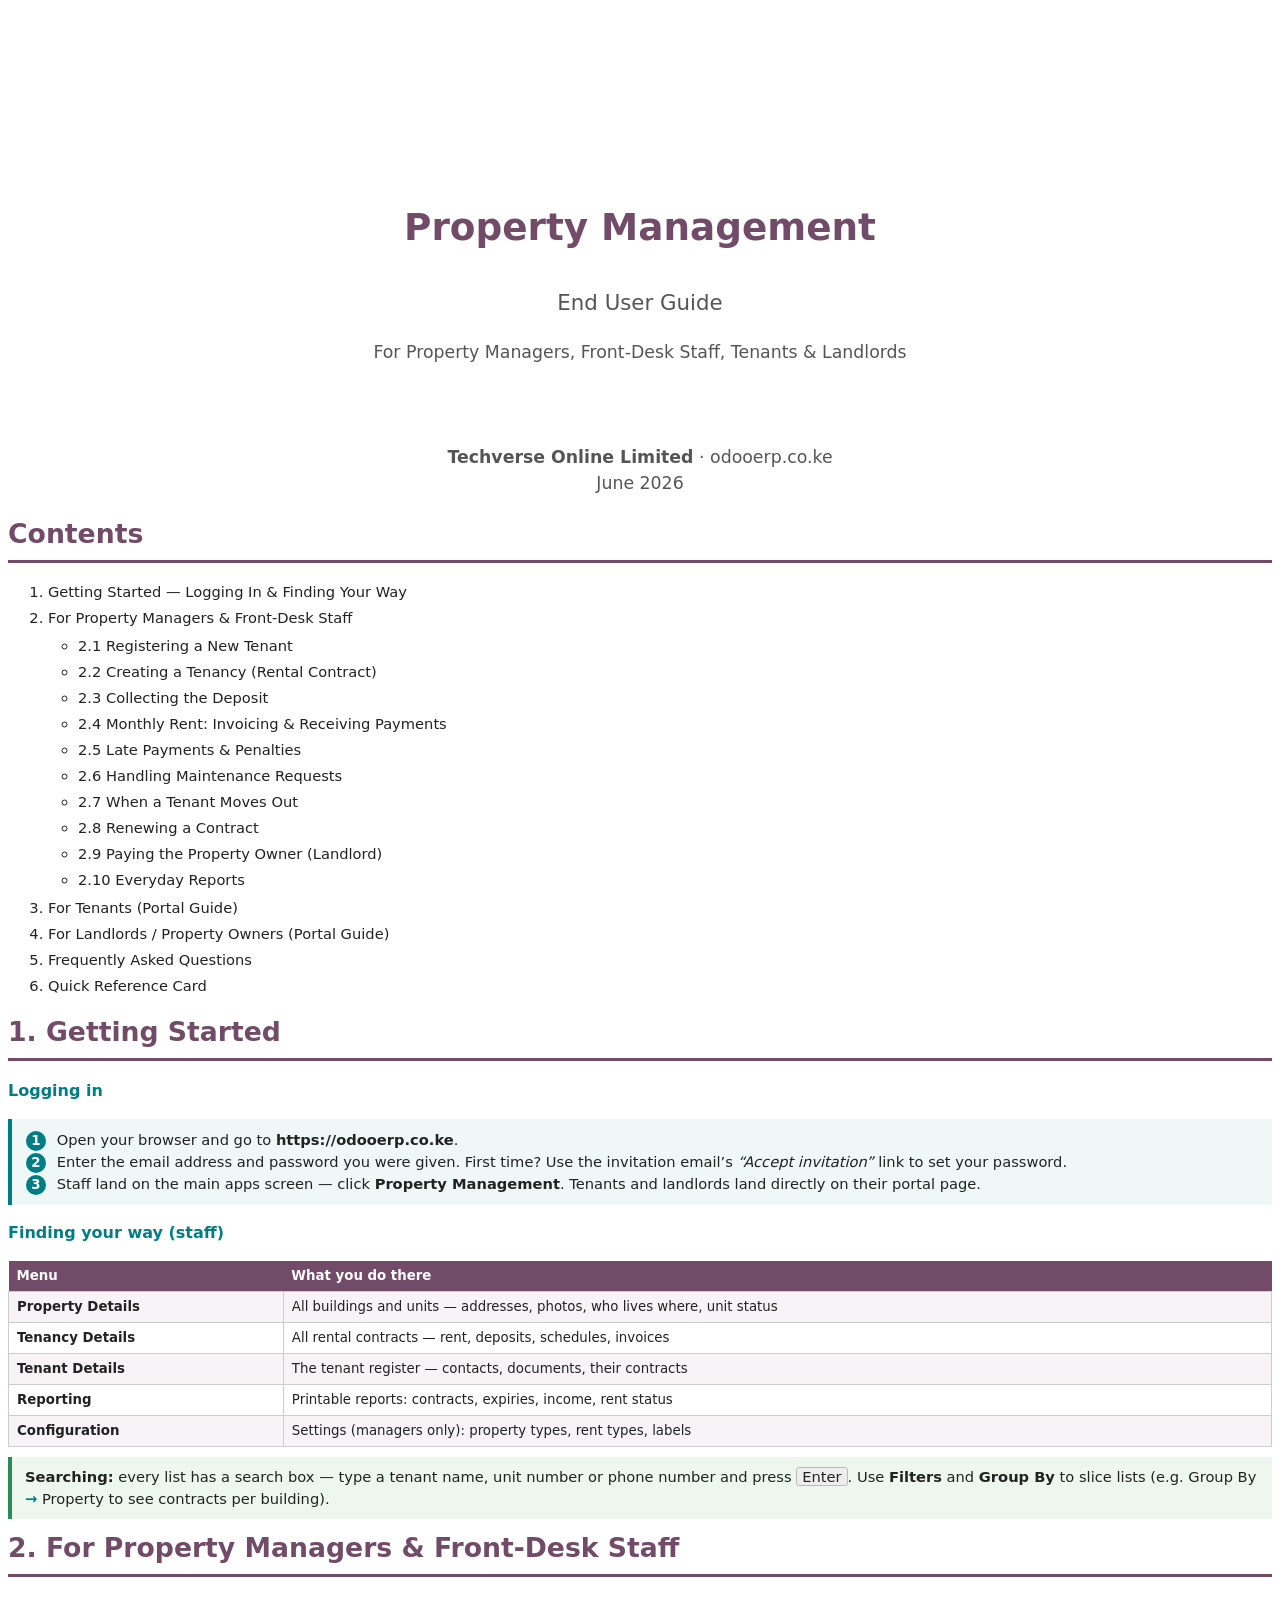
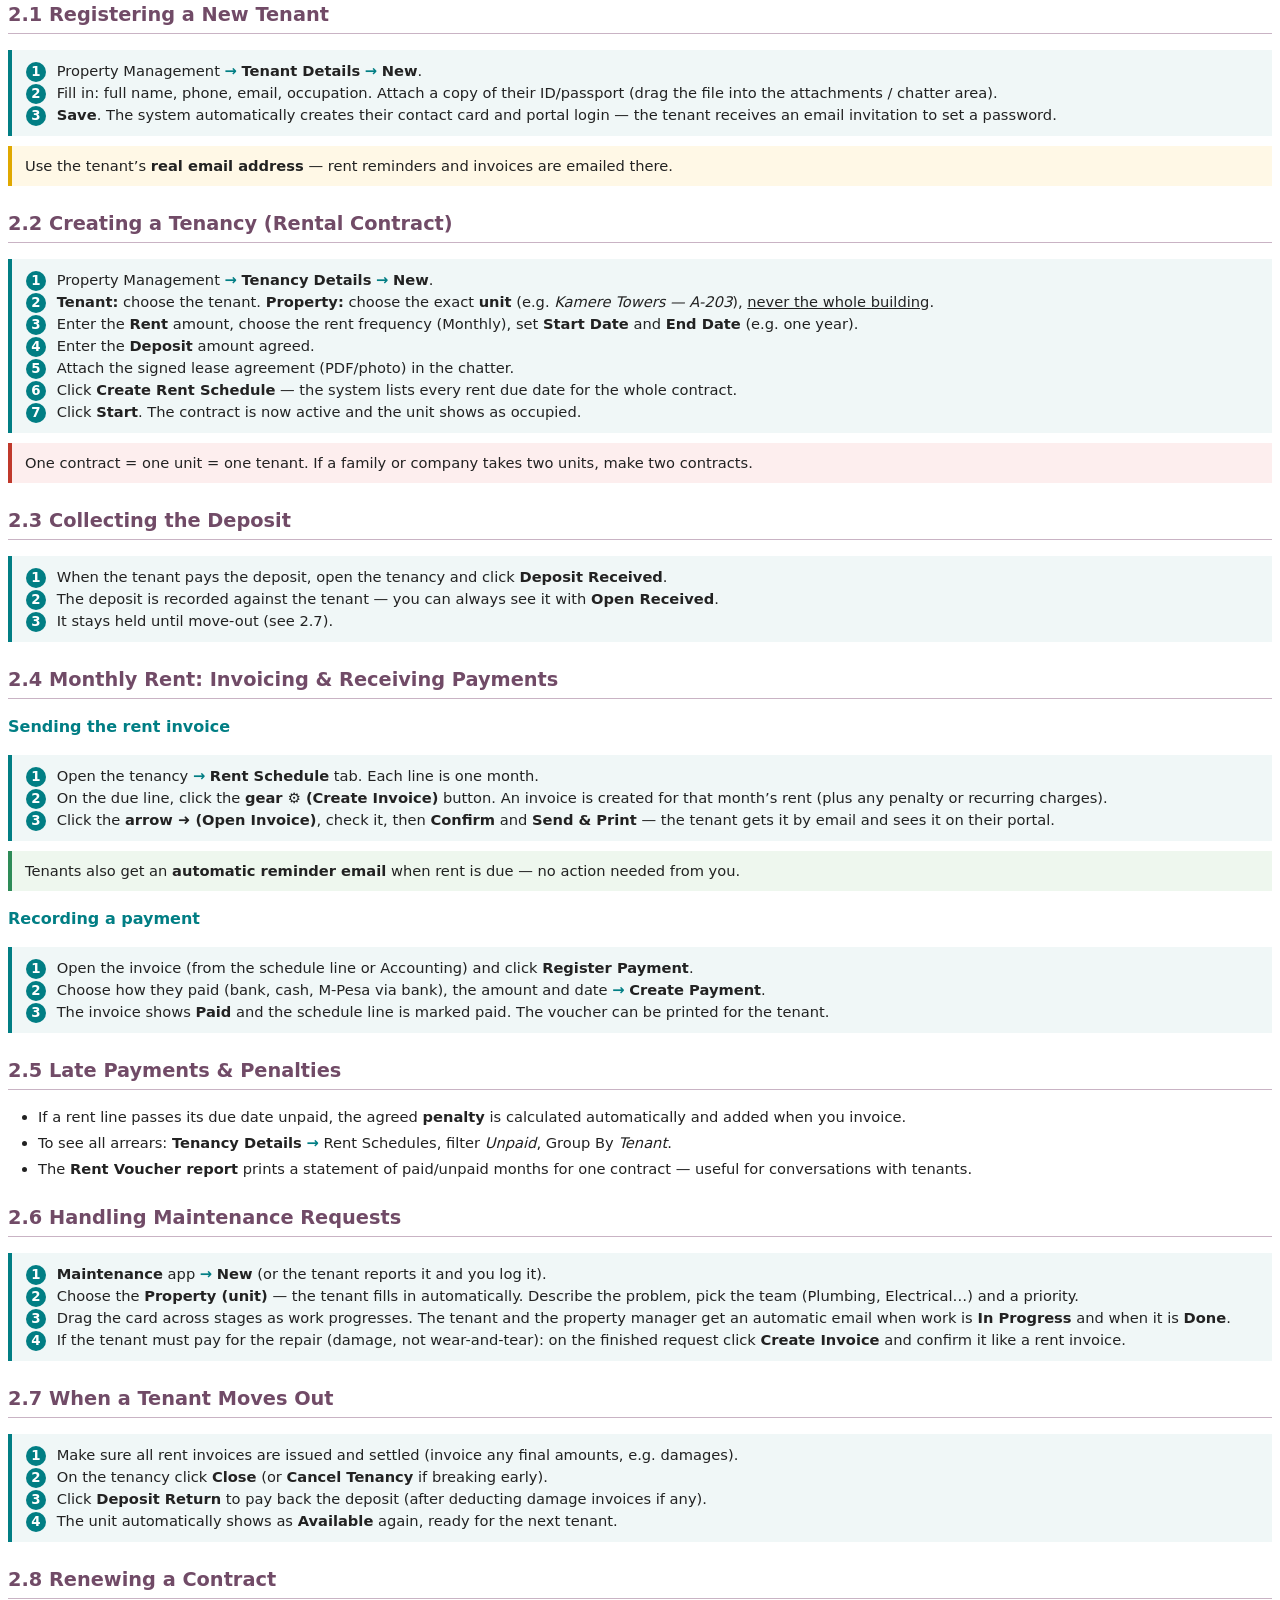
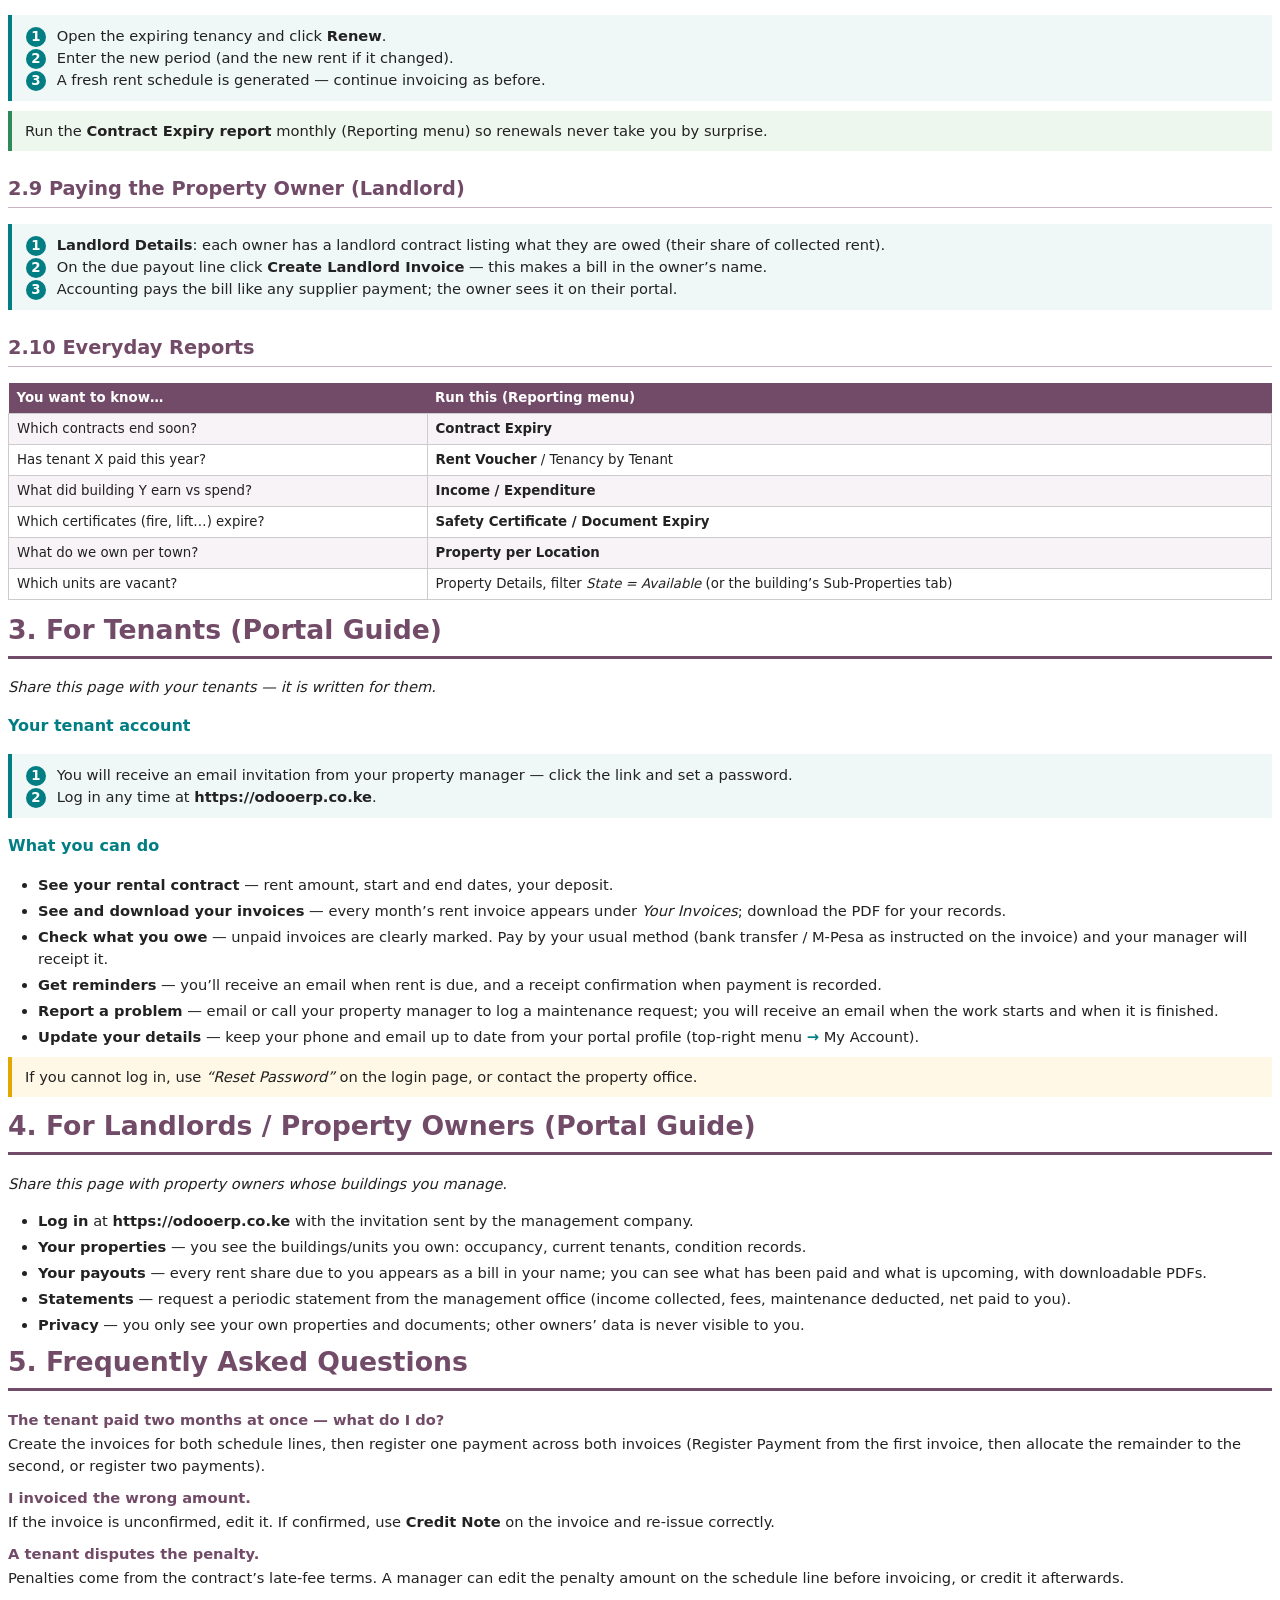
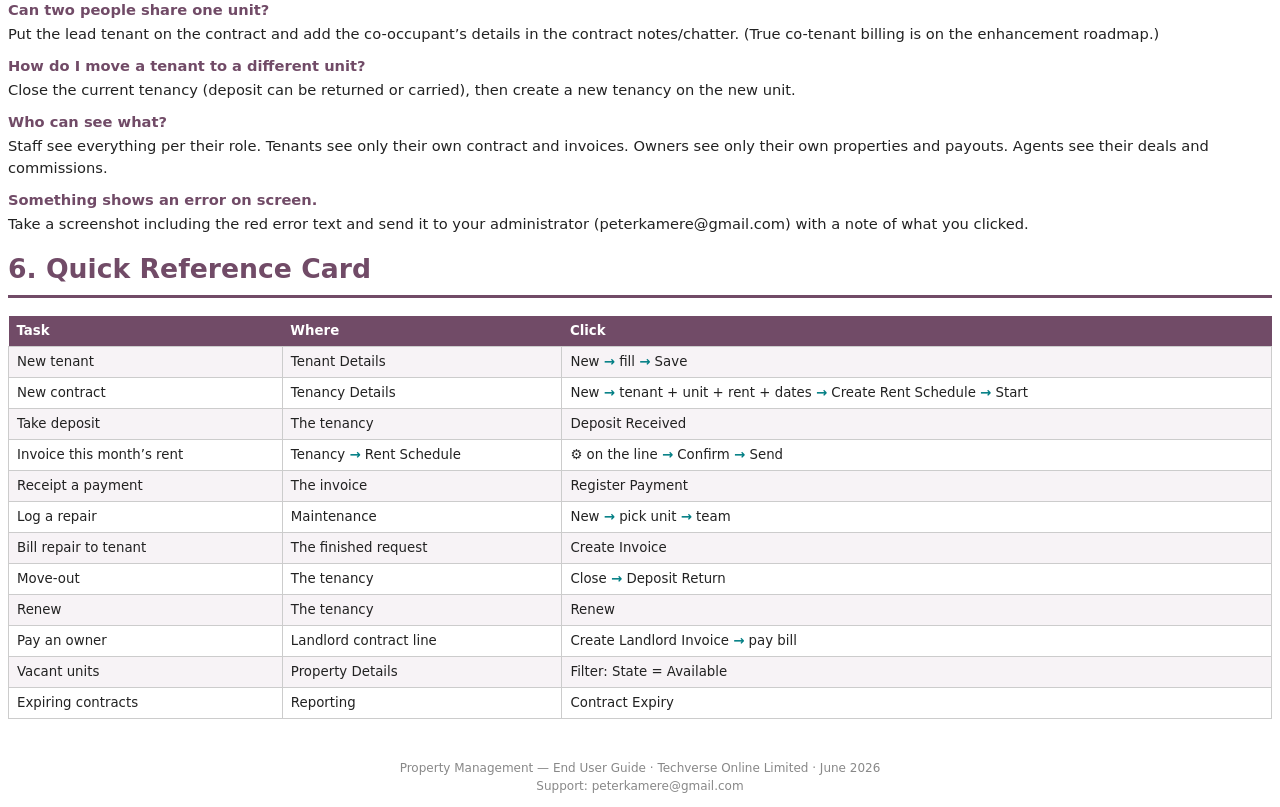
==== docs/end_user_guide.html @ 5d9d8f88 "Import property management suite baseline for Odoo 18" ====
<!DOCTYPE html>
<html lang="en">
<head>
<meta charset="utf-8">
<title>Property Management — End User Guide</title>
<style>
  @page { size: A4; margin: 18mm 16mm; }
  body { font-family: "DejaVu Sans", "Segoe UI", Arial, sans-serif; font-size: 11pt; color: #222; line-height: 1.5; }
  h1 { color: #714B67; font-size: 20pt; border-bottom: 3px solid #714B67; padding-bottom: 6px; margin-top: 0; }
  h2 { color: #714B67; font-size: 14.5pt; border-bottom: 1px solid #c9b3c4; padding-bottom: 3px; margin-top: 24px; }
  h3 { color: #017E84; font-size: 12pt; margin-top: 16px; }
  table { border-collapse: collapse; width: 100%; margin: 10px 0; font-size: 10pt; }
  th { background: #714B67; color: #fff; text-align: left; padding: 5px 8px; }
  td { border: 1px solid #ccc; padding: 5px 8px; vertical-align: top; }
  tr:nth-child(even) td { background: #f7f3f6; }
  .step { background: #f0f7f7; border-left: 4px solid #017E84; padding: 10px 14px; margin: 10px 0; }
  .step b.n { display:inline-block; background:#017E84; color:#fff; border-radius:50%; width:20px; height:20px; text-align:center; line-height:20px; font-size:10pt; margin-right:6px;}
  .note { background: #fff8e6; border-left: 4px solid #e0a800; padding: 9px 13px; margin: 9px 0; }
  .warn { background: #fdeeee; border-left: 4px solid #c0392b; padding: 9px 13px; margin: 9px 0; }
  .tip  { background: #eef7ee; border-left: 4px solid #2e8b57; padding: 9px 13px; margin: 9px 0; }
  .pagebreak { page-break-before: always; }
  .cover { text-align: center; margin-top: 200px; }
  .cover h1 { border: none; font-size: 28pt; }
  .cover p { font-size: 13pt; color: #555; }
  ul { margin: 6px 0 6px 18px; padding-left: 12px; }
  li { margin-bottom: 4px; }
  .kbd { background:#eee; border:1px solid #bbb; border-radius:3px; padding:0 5px; }
  .arrow { color:#017E84; font-weight:bold; }
  .faq dt { font-weight: bold; color:#714B67; margin-top: 10px;}
  .faq dd { margin: 2px 0 8px 0; }
</style>
</head>
<body>

<!-- COVER -->
<div class="cover">
  <h1>Property Management</h1>
  <p style="font-size:16pt;">End User Guide</p>
  <p>For Property Managers, Front-Desk Staff, Tenants &amp; Landlords</p>
  <br><br>
  <p><b>Techverse Online Limited</b> &middot; odooerp.co.ke<br>
  June 2026</p>
</div>

<!-- TOC -->
<div class="pagebreak"></div>
<h1>Contents</h1>
<ol>
  <li>Getting Started — Logging In &amp; Finding Your Way</li>
  <li>For Property Managers &amp; Front-Desk Staff
    <ul>
      <li>2.1 Registering a New Tenant</li>
      <li>2.2 Creating a Tenancy (Rental Contract)</li>
      <li>2.3 Collecting the Deposit</li>
      <li>2.4 Monthly Rent: Invoicing &amp; Receiving Payments</li>
      <li>2.5 Late Payments &amp; Penalties</li>
      <li>2.6 Handling Maintenance Requests</li>
      <li>2.7 When a Tenant Moves Out</li>
      <li>2.8 Renewing a Contract</li>
      <li>2.9 Paying the Property Owner (Landlord)</li>
      <li>2.10 Everyday Reports</li>
    </ul>
  </li>
  <li>For Tenants (Portal Guide)</li>
  <li>For Landlords / Property Owners (Portal Guide)</li>
  <li>Frequently Asked Questions</li>
  <li>Quick Reference Card</li>
</ol>

<!-- 1 -->
<div class="pagebreak"></div>
<h1>1. Getting Started</h1>
<h3>Logging in</h3>
<div class="step">
<b class="n">1</b> Open your browser and go to <b>https://odooerp.co.ke</b>.<br>
<b class="n">2</b> Enter the email address and password you were given. First time? Use the invitation
email&rsquo;s <i>&ldquo;Accept invitation&rdquo;</i> link to set your password.<br>
<b class="n">3</b> Staff land on the main apps screen — click <b>Property Management</b>.
Tenants and landlords land directly on their portal page.
</div>
<h3>Finding your way (staff)</h3>
<table>
<tr><th>Menu</th><th>What you do there</th></tr>
<tr><td><b>Property Details</b></td><td>All buildings and units — addresses, photos, who lives where, unit status</td></tr>
<tr><td><b>Tenancy Details</b></td><td>All rental contracts — rent, deposits, schedules, invoices</td></tr>
<tr><td><b>Tenant Details</b></td><td>The tenant register — contacts, documents, their contracts</td></tr>
<tr><td><b>Reporting</b></td><td>Printable reports: contracts, expiries, income, rent status</td></tr>
<tr><td><b>Configuration</b></td><td>Settings (managers only): property types, rent types, labels</td></tr>
</table>
<div class="tip"><b>Searching:</b> every list has a search box — type a tenant name, unit number or phone
number and press <span class="kbd">Enter</span>. Use <b>Filters</b> and <b>Group By</b> to slice lists
(e.g. Group By <span class="arrow">&rarr;</span> Property to see contracts per building).</div>

<!-- 2 -->
<div class="pagebreak"></div>
<h1>2. For Property Managers &amp; Front-Desk Staff</h1>

<h2>2.1 Registering a New Tenant</h2>
<div class="step">
<b class="n">1</b> Property Management <span class="arrow">&rarr;</span> <b>Tenant Details</b> <span class="arrow">&rarr;</span> <b>New</b>.<br>
<b class="n">2</b> Fill in: full name, phone, email, occupation. Attach a copy of their ID/passport
(drag the file into the attachments / chatter area).<br>
<b class="n">3</b> <b>Save</b>. The system automatically creates their contact card and portal login —
the tenant receives an email invitation to set a password.
</div>
<div class="note">Use the tenant&rsquo;s <b>real email address</b> — rent reminders and invoices are emailed there.</div>

<h2>2.2 Creating a Tenancy (Rental Contract)</h2>
<div class="step">
<b class="n">1</b> Property Management <span class="arrow">&rarr;</span> <b>Tenancy Details</b> <span class="arrow">&rarr;</span> <b>New</b>.<br>
<b class="n">2</b> <b>Tenant:</b> choose the tenant. <b>Property:</b> choose the exact <b>unit</b>
(e.g. <i>Kamere Towers — A-203</i>), <u>never the whole building</u>.<br>
<b class="n">3</b> Enter the <b>Rent</b> amount, choose the rent frequency (Monthly), set
<b>Start Date</b> and <b>End Date</b> (e.g. one year).<br>
<b class="n">4</b> Enter the <b>Deposit</b> amount agreed.<br>
<b class="n">5</b> Attach the signed lease agreement (PDF/photo) in the chatter.<br>
<b class="n">6</b> Click <b>Create Rent Schedule</b> — the system lists every rent due date for the whole contract.<br>
<b class="n">7</b> Click <b>Start</b>. The contract is now active and the unit shows as occupied.
</div>
<div class="warn">One contract = one unit = one tenant. If a family or company takes two units, make two contracts.</div>

<h2>2.3 Collecting the Deposit</h2>
<div class="step">
<b class="n">1</b> When the tenant pays the deposit, open the tenancy and click <b>Deposit Received</b>.<br>
<b class="n">2</b> The deposit is recorded against the tenant — you can always see it with <b>Open Received</b>.<br>
<b class="n">3</b> It stays held until move-out (see 2.7).
</div>

<h2 class="pagebreak">2.4 Monthly Rent: Invoicing &amp; Receiving Payments</h2>
<h3>Sending the rent invoice</h3>
<div class="step">
<b class="n">1</b> Open the tenancy <span class="arrow">&rarr;</span> <b>Rent Schedule</b> tab. Each line is one month.<br>
<b class="n">2</b> On the due line, click the <b>gear ⚙ (Create Invoice)</b> button. An invoice is created for that month&rsquo;s rent
(plus any penalty or recurring charges).<br>
<b class="n">3</b> Click the <b>arrow ➜ (Open Invoice)</b>, check it, then <b>Confirm</b> and <b>Send &amp; Print</b> — the tenant
gets it by email and sees it on their portal.
</div>
<div class="tip">Tenants also get an <b>automatic reminder email</b> when rent is due — no action needed from you.</div>
<h3>Recording a payment</h3>
<div class="step">
<b class="n">1</b> Open the invoice (from the schedule line or Accounting) and click <b>Register Payment</b>.<br>
<b class="n">2</b> Choose how they paid (bank, cash, M-Pesa via bank), the amount and date <span class="arrow">&rarr;</span> <b>Create Payment</b>.<br>
<b class="n">3</b> The invoice shows <b>Paid</b> and the schedule line is marked paid. The voucher can be printed for the tenant.
</div>

<h2>2.5 Late Payments &amp; Penalties</h2>
<ul>
<li>If a rent line passes its due date unpaid, the agreed <b>penalty</b> is calculated automatically and added
when you invoice.</li>
<li>To see all arrears: <b>Tenancy Details</b> <span class="arrow">&rarr;</span> Rent Schedules, filter <i>Unpaid</i>,
Group By <i>Tenant</i>.</li>
<li>The <b>Rent Voucher report</b> prints a statement of paid/unpaid months for one contract — useful for
conversations with tenants.</li>
</ul>

<h2>2.6 Handling Maintenance Requests</h2>
<div class="step">
<b class="n">1</b> <b>Maintenance</b> app <span class="arrow">&rarr;</span> <b>New</b> (or the tenant reports it and you log it).<br>
<b class="n">2</b> Choose the <b>Property (unit)</b> — the tenant fills in automatically. Describe the problem,
pick the team (Plumbing, Electrical…) and a priority.<br>
<b class="n">3</b> Drag the card across stages as work progresses. The tenant and the property manager get an
automatic email when work is <b>In Progress</b> and when it is <b>Done</b>.<br>
<b class="n">4</b> If the tenant must pay for the repair (damage, not wear-and-tear): on the finished request click
<b>Create Invoice</b> and confirm it like a rent invoice.
</div>

<h2 class="pagebreak">2.7 When a Tenant Moves Out</h2>
<div class="step">
<b class="n">1</b> Make sure all rent invoices are issued and settled (invoice any final amounts, e.g. damages).<br>
<b class="n">2</b> On the tenancy click <b>Close</b> (or <b>Cancel Tenancy</b> if breaking early).<br>
<b class="n">3</b> Click <b>Deposit Return</b> to pay back the deposit (after deducting damage invoices if any).<br>
<b class="n">4</b> The unit automatically shows as <b>Available</b> again, ready for the next tenant.
</div>

<h2>2.8 Renewing a Contract</h2>
<div class="step">
<b class="n">1</b> Open the expiring tenancy and click <b>Renew</b>.<br>
<b class="n">2</b> Enter the new period (and the new rent if it changed).<br>
<b class="n">3</b> A fresh rent schedule is generated — continue invoicing as before.
</div>
<div class="tip">Run the <b>Contract Expiry report</b> monthly (Reporting menu) so renewals never take you by surprise.</div>

<h2>2.9 Paying the Property Owner (Landlord)</h2>
<div class="step">
<b class="n">1</b> <b>Landlord Details</b>: each owner has a landlord contract listing what they are owed
(their share of collected rent).<br>
<b class="n">2</b> On the due payout line click <b>Create Landlord Invoice</b> — this makes a bill in the owner&rsquo;s name.<br>
<b class="n">3</b> Accounting pays the bill like any supplier payment; the owner sees it on their portal.
</div>

<h2>2.10 Everyday Reports</h2>
<table>
<tr><th>You want to know…</th><th>Run this (Reporting menu)</th></tr>
<tr><td>Which contracts end soon?</td><td><b>Contract Expiry</b></td></tr>
<tr><td>Has tenant X paid this year?</td><td><b>Rent Voucher</b> / Tenancy by Tenant</td></tr>
<tr><td>What did building Y earn vs spend?</td><td><b>Income / Expenditure</b></td></tr>
<tr><td>Which certificates (fire, lift…) expire?</td><td><b>Safety Certificate / Document Expiry</b></td></tr>
<tr><td>What do we own per town?</td><td><b>Property per Location</b></td></tr>
<tr><td>Which units are vacant?</td><td>Property Details, filter <i>State = Available</i> (or the building&rsquo;s Sub-Properties tab)</td></tr>
</table>

<!-- 3 -->
<div class="pagebreak"></div>
<h1>3. For Tenants (Portal Guide)</h1>
<p><i>Share this page with your tenants — it is written for them.</i></p>
<h3>Your tenant account</h3>
<div class="step">
<b class="n">1</b> You will receive an email invitation from your property manager — click the link and set a password.<br>
<b class="n">2</b> Log in any time at <b>https://odooerp.co.ke</b>.
</div>
<h3>What you can do</h3>
<ul>
<li><b>See your rental contract</b> — rent amount, start and end dates, your deposit.</li>
<li><b>See and download your invoices</b> — every month&rsquo;s rent invoice appears under <i>Your Invoices</i>;
download the PDF for your records.</li>
<li><b>Check what you owe</b> — unpaid invoices are clearly marked. Pay by your usual method
(bank transfer / M-Pesa as instructed on the invoice) and your manager will receipt it.</li>
<li><b>Get reminders</b> — you&rsquo;ll receive an email when rent is due, and a receipt confirmation when payment is recorded.</li>
<li><b>Report a problem</b> — email or call your property manager to log a maintenance request; you will receive
an email when the work starts and when it is finished.</li>
<li><b>Update your details</b> — keep your phone and email up to date from your portal profile (top-right menu
<span class="arrow">&rarr;</span> My Account).</li>
</ul>
<div class="note">If you cannot log in, use <i>&ldquo;Reset Password&rdquo;</i> on the login page, or contact the
property office.</div>

<!-- 4 -->
<h1 class="pagebreak">4. For Landlords / Property Owners (Portal Guide)</h1>
<p><i>Share this page with property owners whose buildings you manage.</i></p>
<ul>
<li><b>Log in</b> at <b>https://odooerp.co.ke</b> with the invitation sent by the management company.</li>
<li><b>Your properties</b> — you see the buildings/units you own: occupancy, current tenants, condition records.</li>
<li><b>Your payouts</b> — every rent share due to you appears as a bill in your name; you can see what has been
paid and what is upcoming, with downloadable PDFs.</li>
<li><b>Statements</b> — request a periodic statement from the management office (income collected, fees,
maintenance deducted, net paid to you).</li>
<li><b>Privacy</b> — you only see your own properties and documents; other owners&rsquo; data is never visible to you.</li>
</ul>

<!-- 5 -->
<h1>5. Frequently Asked Questions</h1>
<dl class="faq">
<dt>The tenant paid two months at once — what do I do?</dt>
<dd>Create the invoices for both schedule lines, then register one payment across both invoices
(Register Payment from the first invoice, then allocate the remainder to the second, or register two payments).</dd>
<dt>I invoiced the wrong amount.</dt>
<dd>If the invoice is unconfirmed, edit it. If confirmed, use <b>Credit Note</b> on the invoice and re-issue correctly.</dd>
<dt>A tenant disputes the penalty.</dt>
<dd>Penalties come from the contract&rsquo;s late-fee terms. A manager can edit the penalty amount on the schedule
line before invoicing, or credit it afterwards.</dd>
<dt>Can two people share one unit?</dt>
<dd>Put the lead tenant on the contract and add the co-occupant&rsquo;s details in the contract notes/chatter.
(True co-tenant billing is on the enhancement roadmap.)</dd>
<dt>How do I move a tenant to a different unit?</dt>
<dd>Close the current tenancy (deposit can be returned or carried), then create a new tenancy on the new unit.</dd>
<dt>Who can see what?</dt>
<dd>Staff see everything per their role. Tenants see only their own contract and invoices. Owners see only their
own properties and payouts. Agents see their deals and commissions.</dd>
<dt>Something shows an error on screen.</dt>
<dd>Take a screenshot including the red error text and send it to your administrator
(peterkamere@gmail.com) with a note of what you clicked.</dd>
</dl>

<!-- 6 -->
<h1 class="pagebreak">6. Quick Reference Card</h1>
<table>
<tr><th>Task</th><th>Where</th><th>Click</th></tr>
<tr><td>New tenant</td><td>Tenant Details</td><td>New <span class="arrow">&rarr;</span> fill <span class="arrow">&rarr;</span> Save</td></tr>
<tr><td>New contract</td><td>Tenancy Details</td><td>New <span class="arrow">&rarr;</span> tenant + unit + rent + dates <span class="arrow">&rarr;</span> Create Rent Schedule <span class="arrow">&rarr;</span> Start</td></tr>
<tr><td>Take deposit</td><td>The tenancy</td><td>Deposit Received</td></tr>
<tr><td>Invoice this month&rsquo;s rent</td><td>Tenancy <span class="arrow">&rarr;</span> Rent Schedule</td><td>⚙ on the line <span class="arrow">&rarr;</span> Confirm <span class="arrow">&rarr;</span> Send</td></tr>
<tr><td>Receipt a payment</td><td>The invoice</td><td>Register Payment</td></tr>
<tr><td>Log a repair</td><td>Maintenance</td><td>New <span class="arrow">&rarr;</span> pick unit <span class="arrow">&rarr;</span> team</td></tr>
<tr><td>Bill repair to tenant</td><td>The finished request</td><td>Create Invoice</td></tr>
<tr><td>Move-out</td><td>The tenancy</td><td>Close <span class="arrow">&rarr;</span> Deposit Return</td></tr>
<tr><td>Renew</td><td>The tenancy</td><td>Renew</td></tr>
<tr><td>Pay an owner</td><td>Landlord contract line</td><td>Create Landlord Invoice <span class="arrow">&rarr;</span> pay bill</td></tr>
<tr><td>Vacant units</td><td>Property Details</td><td>Filter: State = Available</td></tr>
<tr><td>Expiring contracts</td><td>Reporting</td><td>Contract Expiry</td></tr>
</table>

<p style="margin-top:40px;color:#888;font-size:9pt;text-align:center;">
Property Management — End User Guide &middot; Techverse Online Limited &middot; June 2026<br>
Support: peterkamere@gmail.com</p>

</body>
</html>
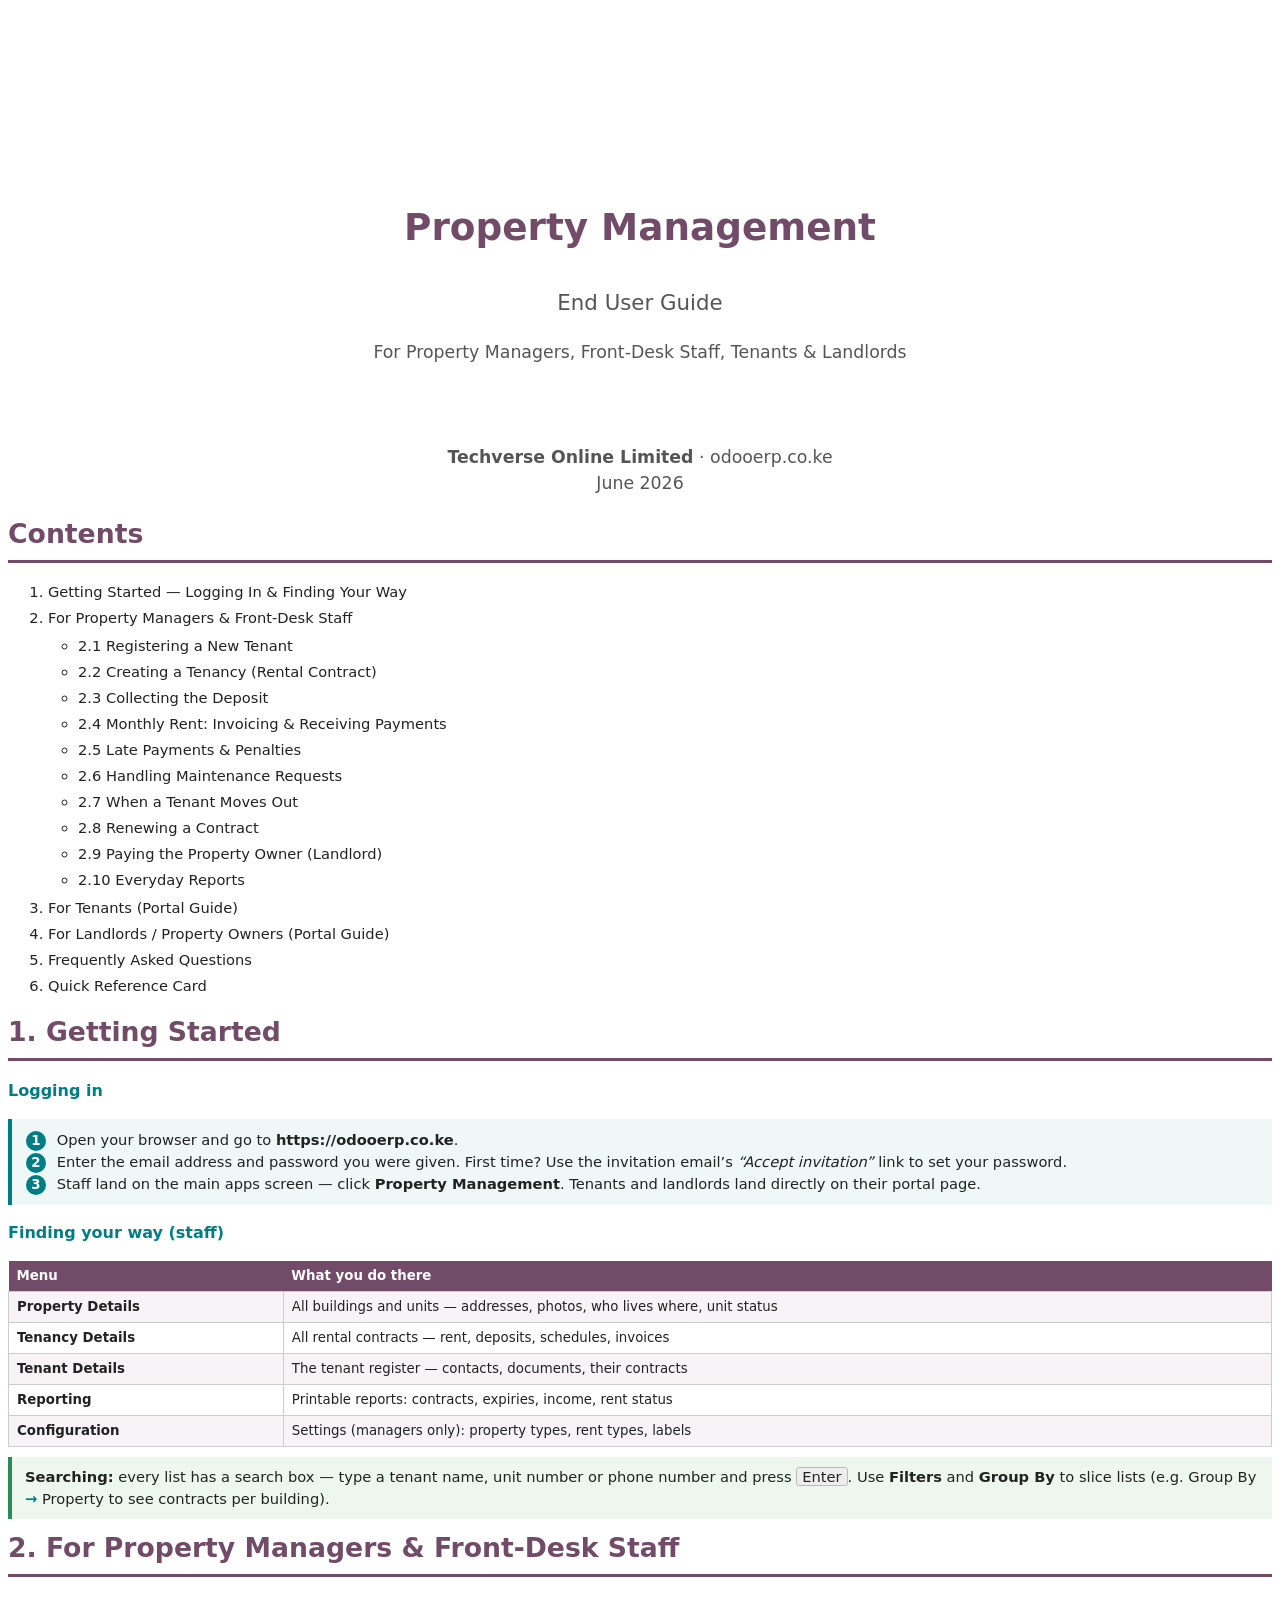
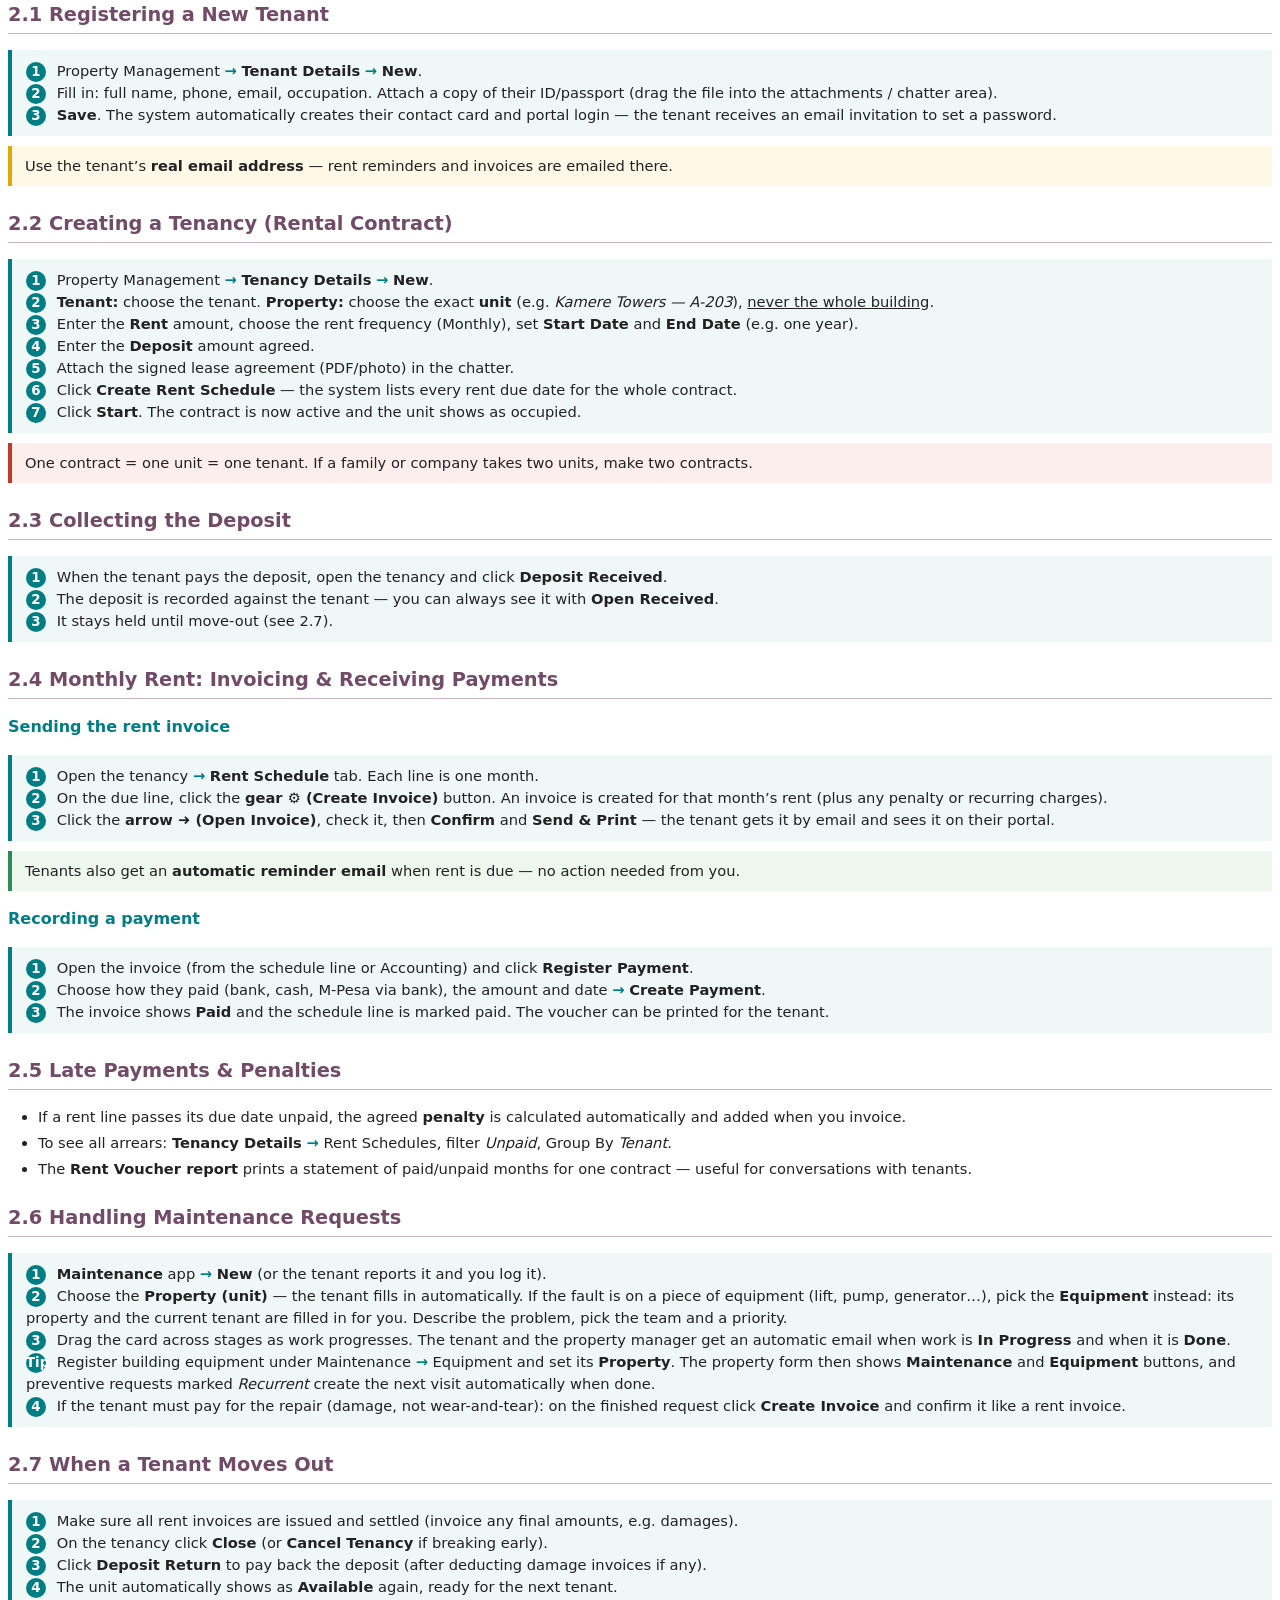
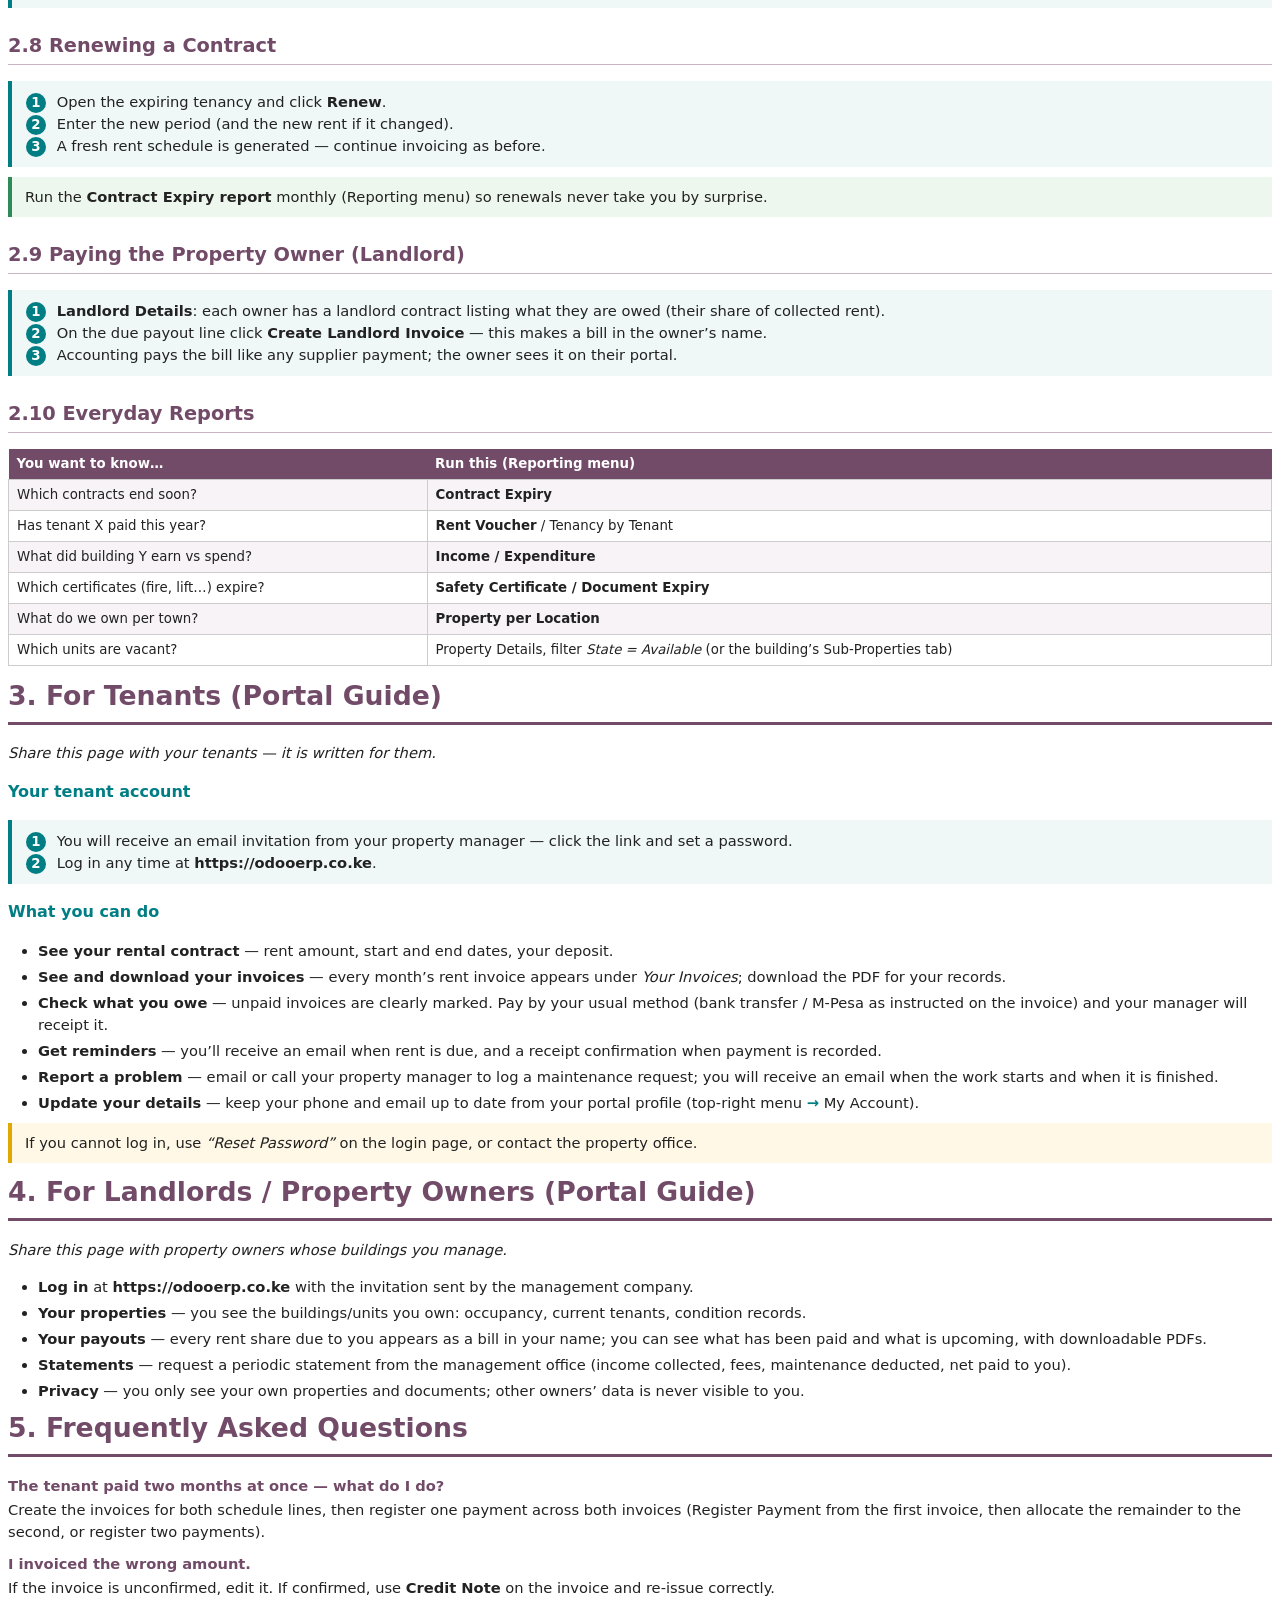
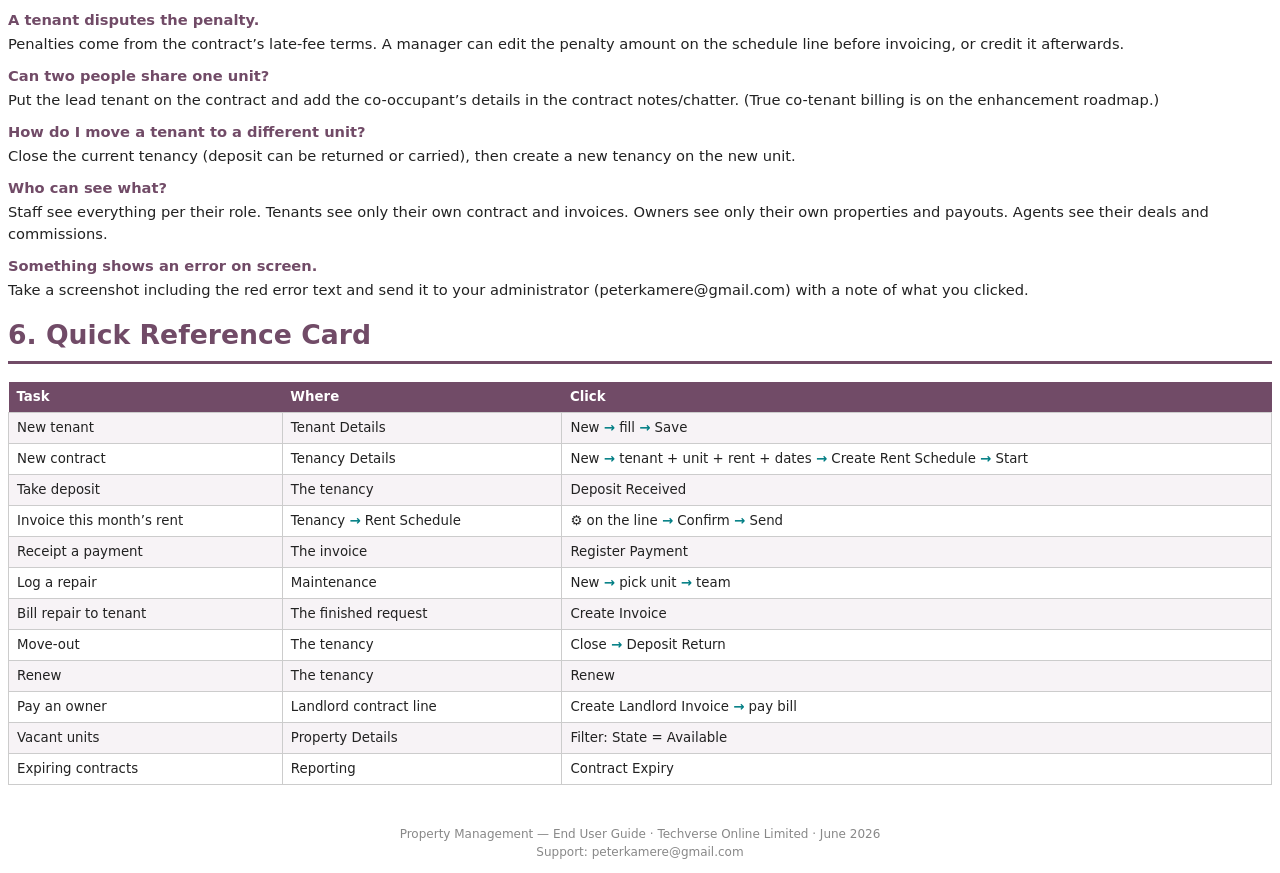
==== commit b54acf11: "Link maintenance equipment to properties and extend demo data property_maintenance_ee - Equipment ha" ====
--- a/docs/end_user_guide.html
+++ b/docs/end_user_guide.html
@@ -156,10 +156,14 @@
 <h2>2.6 Handling Maintenance Requests</h2>
 <div class="step">
 <b class="n">1</b> <b>Maintenance</b> app <span class="arrow">&rarr;</span> <b>New</b> (or the tenant reports it and you log it).<br>
-<b class="n">2</b> Choose the <b>Property (unit)</b> — the tenant fills in automatically. Describe the problem,
-pick the team (Plumbing, Electrical…) and a priority.<br>
+<b class="n">2</b> Choose the <b>Property (unit)</b> — the tenant fills in automatically. If the fault is on a piece
+of equipment (lift, pump, generator…), pick the <b>Equipment</b> instead: its property and the current tenant are
+filled in for you. Describe the problem, pick the team and a priority.<br>
 <b class="n">3</b> Drag the card across stages as work progresses. The tenant and the property manager get an
 automatic email when work is <b>In Progress</b> and when it is <b>Done</b>.<br>
+<b class="n">Tip</b> Register building equipment under Maintenance <span class="arrow">&rarr;</span> Equipment and set its
+<b>Property</b>. The property form then shows <b>Maintenance</b> and <b>Equipment</b> buttons, and preventive requests
+marked <i>Recurrent</i> create the next visit automatically when done.<br>
 <b class="n">4</b> If the tenant must pay for the repair (damage, not wear-and-tear): on the finished request click
 <b>Create Invoice</b> and confirm it like a rent invoice.
 </div>
